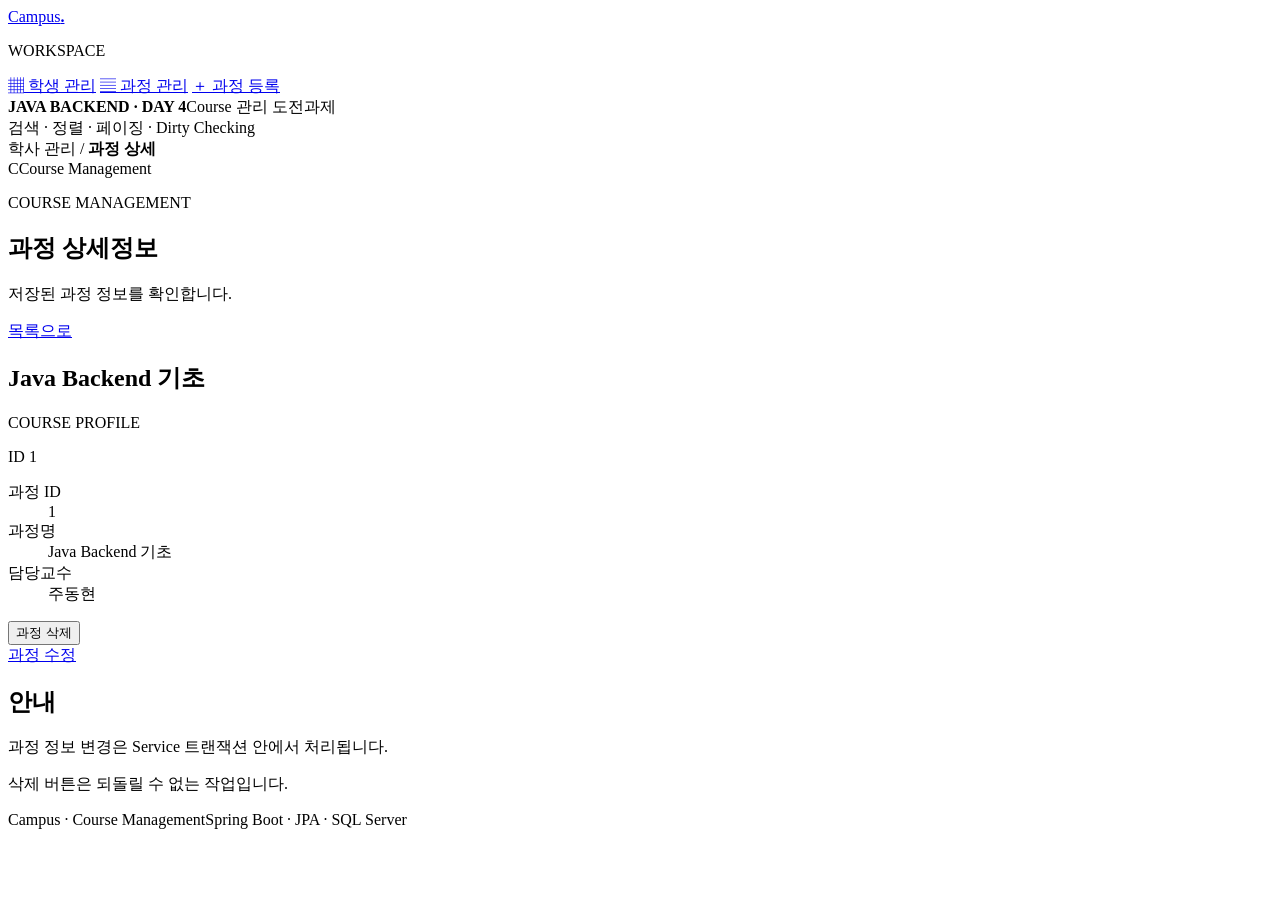
==== src/main/resources/templates/course-detail.html @ fd7c1af0 "feat(course-management): publish Student/Course MVC and REST source code - Add Spring Boot student a" ====
<!doctype html>
<html lang="ko" xmlns:th="http://www.thymeleaf.org">
<head><meta charset="UTF-8"><meta name="viewport" content="width=device-width,initial-scale=1"><title>과정 상세 | Campus</title><link rel="stylesheet" href="../static/css/course.css" th:href="@{/css/course.css}"></head>
<body><div class="layout"><aside class="sidebar">
<a class="logo" href="courses.html" th:href="@{/courses}" aria-label="Campus 홈">Campus<b>.</b></a>
<div><p class="side-caption">WORKSPACE</p><nav class="nav" aria-label="주 메뉴">
<a class="nav-link" href="students.html" th:href="@{/students}"><span aria-hidden="true" class="nav-symbol">▦</span> 학생 관리</a>
<a class="nav-link active" href="courses.html" th:href="@{/courses}"><span aria-hidden="true" class="nav-symbol">▤</span> 과정 관리</a>
<a class="nav-link" href="course-form.html" th:href="@{/courses/new}"><span aria-hidden="true" class="nav-symbol">＋</span> 과정 등록</a>
</nav></div><div class="side-tip"><strong>JAVA BACKEND · DAY 4</strong>Course 관리 도전과제<br>검색 · 정렬 · 페이징 · Dirty Checking</div></aside>
<div class="workspace"><header class="topbar"><div class="crumb">학사 관리 / <b>과정 상세</b></div><div class="profile"><span class="profile-bubble">C</span><span>Course Management</span></div></header>
<main class="main"><section class="page-header"><div><p class="eyebrow">COURSE MANAGEMENT</p><h1>과정 상세정보</h1><p>저장된 과정 정보를 확인합니다.</p></div><a class="btn" href="courses.html" th:href="@{/courses}">목록으로</a></section>
<div class="content-columns"><section class="card"><header class="card-header"><div><h2 th:text="${course.name}">Java Backend 기초</h2><p>COURSE PROFILE</p></div><span class="pill" th:text="|ID ${course.id}|">ID 1</span></header><div class="detail-body"><dl><div class="detail-row"><dt>과정 ID</dt><dd th:text="${course.id}">1</dd></div><div class="detail-row"><dt>과정명</dt><dd th:text="${course.name}">Java Backend 기초</dd></div><div class="detail-row"><dt>담당교수</dt><dd th:text="${course.teacher}">주동현</dd></div></dl></div><div class="form-actions"><form data-delete th:action="@{/courses/{id}/delete(id=${course.id})}" action="courses.html" method="post"><button class="btn danger" type="submit">과정 삭제</button></form><a class="btn primary" href="course-form.html" th:href="@{/courses/{id}/edit(id=${course.id})}">과정 수정</a></div></section>
<aside class="aside"><h2>안내</h2><p>과정 정보 변경은 Service 트랜잭션 안에서 처리됩니다.</p><p>삭제 버튼은 되돌릴 수 없는 작업입니다.</p></aside></div><footer class="footnote"><span>Campus · Course Management</span><span>Spring Boot · JPA · SQL Server</span></footer></main></div></div>
<script>if(location.protocol==='file:'){document.querySelectorAll('form[method="post"]').forEach(f=>f.addEventListener('submit',e=>{e.preventDefault();alert('레이아웃 미리보기입니다. DB 작업은 Spring 서버에서 실행해 주세요.')}));}document.querySelectorAll('[data-delete]').forEach(f=>f.addEventListener('submit',e=>{if(!confirm('이 과정을 삭제하시겠습니까?'))e.preventDefault();}));</script></body></html>
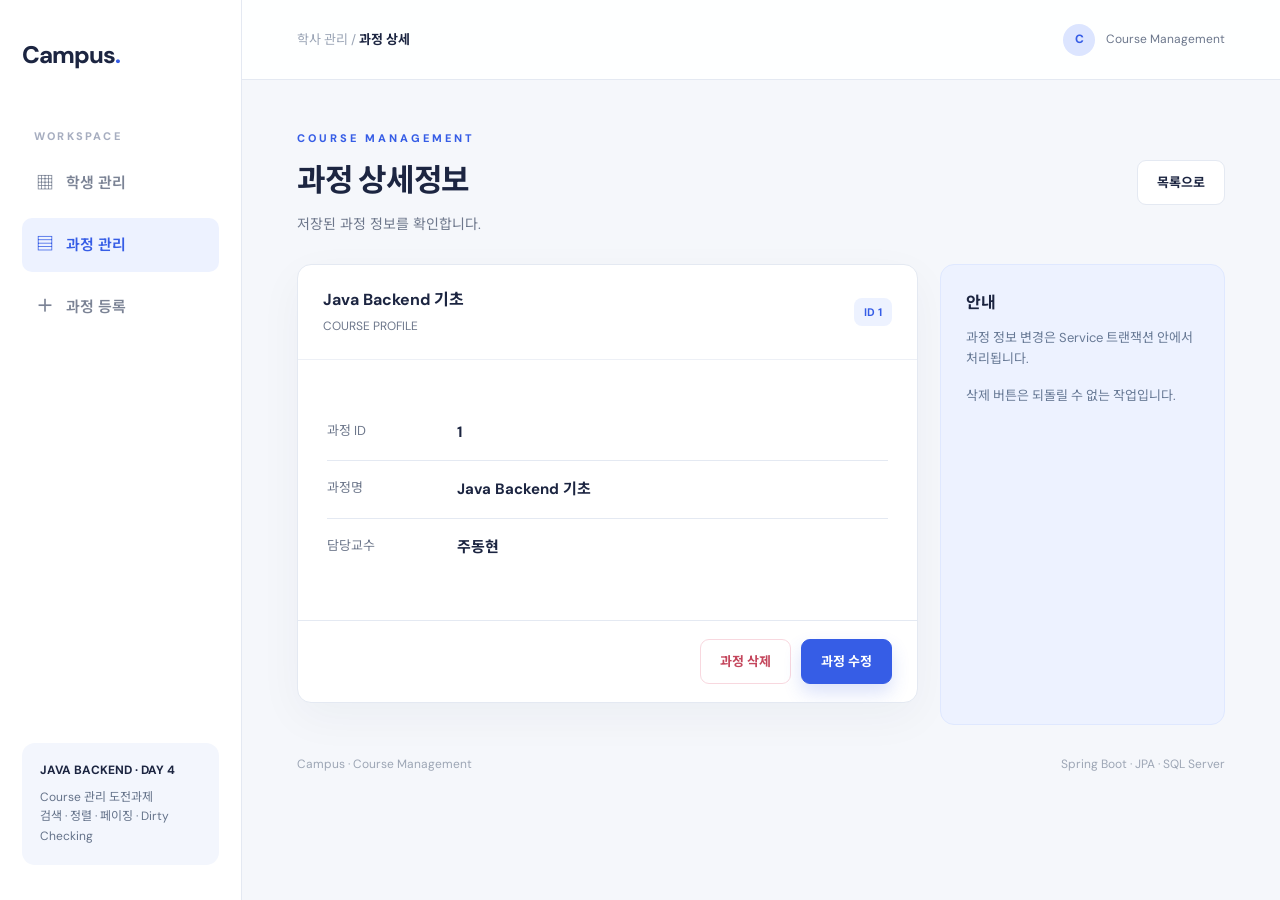
==== commit c8f01223: "style: 코드 들여쓰기 통일 및 PDF 누락 화면 처리 보완 Java·Thymeleaf·CSS를 공백 4칸으로 정리하고 EditorConfig를 추가합니다. 빈 학생 목록의 표" ====
--- a/src/main/resources/templates/course-detail.html
+++ b/src/main/resources/templates/course-detail.html
@@ -1,15 +1,121 @@
 <!doctype html>
 <html lang="ko" xmlns:th="http://www.thymeleaf.org">
-<head><meta charset="UTF-8"><meta name="viewport" content="width=device-width,initial-scale=1"><title>과정 상세 | Campus</title><link rel="stylesheet" href="../static/css/course.css" th:href="@{/css/course.css}"></head>
-<body><div class="layout"><aside class="sidebar">
-<a class="logo" href="courses.html" th:href="@{/courses}" aria-label="Campus 홈">Campus<b>.</b></a>
-<div><p class="side-caption">WORKSPACE</p><nav class="nav" aria-label="주 메뉴">
-<a class="nav-link" href="students.html" th:href="@{/students}"><span aria-hidden="true" class="nav-symbol">▦</span> 학생 관리</a>
-<a class="nav-link active" href="courses.html" th:href="@{/courses}"><span aria-hidden="true" class="nav-symbol">▤</span> 과정 관리</a>
-<a class="nav-link" href="course-form.html" th:href="@{/courses/new}"><span aria-hidden="true" class="nav-symbol">＋</span> 과정 등록</a>
-</nav></div><div class="side-tip"><strong>JAVA BACKEND · DAY 4</strong>Course 관리 도전과제<br>검색 · 정렬 · 페이징 · Dirty Checking</div></aside>
-<div class="workspace"><header class="topbar"><div class="crumb">학사 관리 / <b>과정 상세</b></div><div class="profile"><span class="profile-bubble">C</span><span>Course Management</span></div></header>
-<main class="main"><section class="page-header"><div><p class="eyebrow">COURSE MANAGEMENT</p><h1>과정 상세정보</h1><p>저장된 과정 정보를 확인합니다.</p></div><a class="btn" href="courses.html" th:href="@{/courses}">목록으로</a></section>
-<div class="content-columns"><section class="card"><header class="card-header"><div><h2 th:text="${course.name}">Java Backend 기초</h2><p>COURSE PROFILE</p></div><span class="pill" th:text="|ID ${course.id}|">ID 1</span></header><div class="detail-body"><dl><div class="detail-row"><dt>과정 ID</dt><dd th:text="${course.id}">1</dd></div><div class="detail-row"><dt>과정명</dt><dd th:text="${course.name}">Java Backend 기초</dd></div><div class="detail-row"><dt>담당교수</dt><dd th:text="${course.teacher}">주동현</dd></div></dl></div><div class="form-actions"><form data-delete th:action="@{/courses/{id}/delete(id=${course.id})}" action="courses.html" method="post"><button class="btn danger" type="submit">과정 삭제</button></form><a class="btn primary" href="course-form.html" th:href="@{/courses/{id}/edit(id=${course.id})}">과정 수정</a></div></section>
-<aside class="aside"><h2>안내</h2><p>과정 정보 변경은 Service 트랜잭션 안에서 처리됩니다.</p><p>삭제 버튼은 되돌릴 수 없는 작업입니다.</p></aside></div><footer class="footnote"><span>Campus · Course Management</span><span>Spring Boot · JPA · SQL Server</span></footer></main></div></div>
-<script>if(location.protocol==='file:'){document.querySelectorAll('form[method="post"]').forEach(f=>f.addEventListener('submit',e=>{e.preventDefault();alert('레이아웃 미리보기입니다. DB 작업은 Spring 서버에서 실행해 주세요.')}));}document.querySelectorAll('[data-delete]').forEach(f=>f.addEventListener('submit',e=>{if(!confirm('이 과정을 삭제하시겠습니까?'))e.preventDefault();}));</script></body></html>+    <head>
+        <meta charset="UTF-8" />
+        <meta name="viewport" content="width=device-width,initial-scale=1" />
+        <title>과정 상세 | Campus</title>
+        <link rel="stylesheet" href="../static/css/course.css" th:href="@{/css/course.css}" />
+    </head>
+    <body>
+        <div class="layout">
+            <aside class="sidebar">
+                <a class="logo" href="courses.html" th:href="@{/courses}" aria-label="Campus 홈"
+                    >Campus<b>.</b></a
+                >
+                <div>
+                    <p class="side-caption">WORKSPACE</p>
+                    <nav class="nav" aria-label="주 메뉴">
+                        <a class="nav-link" href="students.html" th:href="@{/students}"
+                            ><span aria-hidden="true" class="nav-symbol">▦</span> 학생 관리</a
+                        >
+                        <a class="nav-link active" href="courses.html" th:href="@{/courses}"
+                            ><span aria-hidden="true" class="nav-symbol">▤</span> 과정 관리</a
+                        >
+                        <a class="nav-link" href="course-form.html" th:href="@{/courses/new}"
+                            ><span aria-hidden="true" class="nav-symbol">＋</span> 과정 등록</a
+                        >
+                    </nav>
+                </div>
+                <div class="side-tip">
+                    <strong>JAVA BACKEND · DAY 4</strong>Course 관리 도전과제<br />검색 · 정렬 ·
+                    페이징 · Dirty Checking
+                </div>
+            </aside>
+            <div class="workspace">
+                <header class="topbar">
+                    <div class="crumb">학사 관리 / <b>과정 상세</b></div>
+                    <div class="profile">
+                        <span class="profile-bubble">C</span><span>Course Management</span>
+                    </div>
+                </header>
+                <main class="main">
+                    <section class="page-header">
+                        <div>
+                            <p class="eyebrow">COURSE MANAGEMENT</p>
+                            <h1>과정 상세정보</h1>
+                            <p>저장된 과정 정보를 확인합니다.</p>
+                        </div>
+                        <a class="btn" href="courses.html" th:href="@{/courses}">목록으로</a>
+                    </section>
+                    <div class="content-columns">
+                        <section class="card">
+                            <header class="card-header">
+                                <div>
+                                    <h2 th:text="${course.name}">Java Backend 기초</h2>
+                                    <p>COURSE PROFILE</p>
+                                </div>
+                                <span class="pill" th:text="|ID ${course.id}|">ID 1</span>
+                            </header>
+                            <div class="detail-body">
+                                <dl>
+                                    <div class="detail-row">
+                                        <dt>과정 ID</dt>
+                                        <dd th:text="${course.id}">1</dd>
+                                    </div>
+                                    <div class="detail-row">
+                                        <dt>과정명</dt>
+                                        <dd th:text="${course.name}">Java Backend 기초</dd>
+                                    </div>
+                                    <div class="detail-row">
+                                        <dt>담당교수</dt>
+                                        <dd th:text="${course.teacher}">주동현</dd>
+                                    </div>
+                                </dl>
+                            </div>
+                            <div class="form-actions">
+                                <form
+                                    data-delete
+                                    th:action="@{/courses/{id}/delete(id=${course.id})}"
+                                    action="courses.html"
+                                    method="post"
+                                >
+                                    <button class="btn danger" type="submit">과정 삭제</button>
+                                </form>
+                                <a
+                                    class="btn primary"
+                                    href="course-form.html"
+                                    th:href="@{/courses/{id}/edit(id=${course.id})}"
+                                    >과정 수정</a
+                                >
+                            </div>
+                        </section>
+                        <aside class="aside">
+                            <h2>안내</h2>
+                            <p>과정 정보 변경은 Service 트랜잭션 안에서 처리됩니다.</p>
+                            <p>삭제 버튼은 되돌릴 수 없는 작업입니다.</p>
+                        </aside>
+                    </div>
+                    <footer class="footnote">
+                        <span>Campus · Course Management</span
+                        ><span>Spring Boot · JPA · SQL Server</span>
+                    </footer>
+                </main>
+            </div>
+        </div>
+        <script>
+            if (location.protocol === "file:") {
+                document.querySelectorAll('form[method="post"]').forEach((f) =>
+                    f.addEventListener("submit", (e) => {
+                        e.preventDefault();
+                        alert("레이아웃 미리보기입니다. DB 작업은 Spring 서버에서 실행해 주세요.");
+                    }),
+                );
+            }
+            document.querySelectorAll("[data-delete]").forEach((f) =>
+                f.addEventListener("submit", (e) => {
+                    if (!confirm("이 과정을 삭제하시겠습니까?")) e.preventDefault();
+                }),
+            );
+        </script>
+    </body>
+</html>
